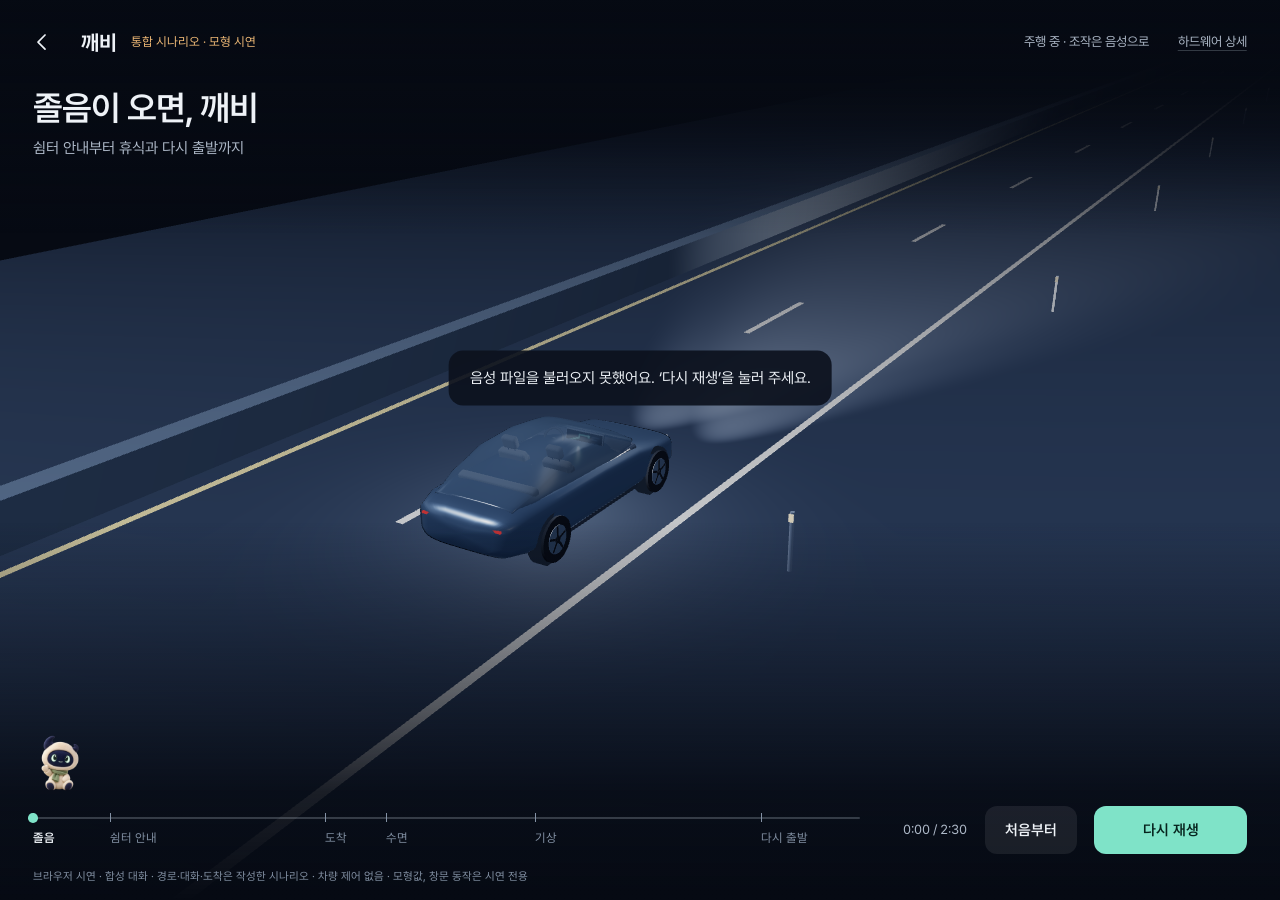
==== app/src/main/assets/web/demo/journey.html @ 584ffab5 "v0.11: three.js 통합 여정 시연과 1080p 시연 영상 Co-Authored-By: Claude <noreply@anthropic.com>" ====
<!doctype html>
<html lang="ko">
<head>
  <meta charset="utf-8">
  <meta name="viewport" content="width=device-width,initial-scale=1">
  <meta name="color-scheme" content="dark">
  <meta http-equiv="Content-Security-Policy" content="default-src 'self'; script-src 'self'; style-src 'self' 'unsafe-inline'; img-src 'self' data: blob:; connect-src 'none'; font-src 'self'; media-src 'self'">
  <title>깨비 · 졸음부터 다시 출발까지</title>
  <link rel="stylesheet" href="journey.css">
  <script defer src="../vendor/three.min.js"></script>
  <script defer src="tour.js"></script>
  <script defer src="story-data.js"></script>
  <script defer src="journey-scene.js"></script>
  <script defer src="journey.js"></script>
</head>
<body data-runtime="journey">
<canvas id="stage" aria-label="밤길을 달리던 차가 쉼터에 멈추고 실내가 수면 환경으로 바뀌는 모형 장면"></canvas>
<div class="shade" aria-hidden="true"></div>

<header class="top">
  <a id="exit" class="exit" href="kkaebi://exit-demo" aria-label="깨비 앱으로 돌아가기"><svg viewBox="0 0 24 24" aria-hidden="true"><path d="m14 5-7 7 7 7"></path></svg></a>
  <strong class="brand">깨비</strong>
  <span class="disclosure">통합 시나리오 · 모형 시연</span>
  <span id="status" class="status" role="status"></span>
  <a class="details" href="index.html">하드웨어 상세</a>
</header>

<div class="heading">
  <h1 id="title">졸음이 오면, 깨비</h1>
  <p id="detail">쉼터 안내부터 휴식과 다시 출발까지</p>
</div>

<div id="rest" class="rest" hidden>
  <strong id="rest-clock">20:00</strong>
  <span>20분 휴식 · 시간을 줄여 보여 줍니다</span>
</div>

<div id="labels" class="labels" aria-hidden="true">
  <svg id="leaders" class="leaders"></svg>
</div>
<ol id="hardware" class="sr-only" aria-label="각 하드웨어의 모의 진행 상태"></ol>

<footer class="dock">
  <div id="caption" class="caption">
    <img id="companion" src="../../character/kkaebi-attentive.webp" width="56" height="56" alt="">
    <strong id="caption-speaker">깨비</strong>
    <p id="caption-text">졸리면, 쉬어 갈 수 있도록.</p>
    <span class="voice" aria-hidden="true"><i></i><i></i><i></i><i></i></span>
  </div>
  <div class="transport">
    <div id="timeline" class="timeline" role="slider" tabindex="0" aria-label="재생 위치" aria-valuemin="0" aria-valuemax="150" aria-valuenow="0">
      <span class="track"><span id="fill" class="fill"></span></span>
      <ol id="chapters" class="chapters"></ol>
    </div>
    <span id="time" class="time">0:00 / 2:30</span>
    <button id="restart" class="ghost">처음부터</button>
    <button id="play" class="primary">통합 여정 시작</button>
  </div>
  <p class="notes"><span id="host">브라우저 시연</span> · 경로·대화·도착은 작성한 시나리오 · 차량 제어 없음 · 모형값, 창문 동작은 시연 전용</p>
</footer>
<div id="notice" class="notice" role="status" hidden></div>
<audio id="audio" preload="auto"></audio>
<div id="live" class="sr-only" aria-live="polite"></div>
</body>
</html>
---- app/src/main/assets/web/demo/journey.css ----
@font-face{font-family:Pretendard;font-weight:400;font-display:swap;src:url(../fonts/pretendard_regular.otf)}
@font-face{font-family:Pretendard;font-weight:500;font-display:swap;src:url(../fonts/pretendard_medium.otf)}
@font-face{font-family:Pretendard;font-weight:600;font-display:swap;src:url(../fonts/pretendard_semibold.otf)}
@font-face{font-family:Pretendard;font-weight:700;font-display:swap;src:url(../fonts/pretendard_bold.otf)}

:root{
  --night:#060a13;--ink:#eef2f7;--soft:#aeb9c8;--quiet:#8492a5;--hair:rgba(214,226,240,.22);
  --mint:#7fe3c8;--mint-ink:#06231d;--amber:#f3bc78;
  --font-scale:1;--ease:cubic-bezier(.16,1,.3,1);
  --pad:clamp(20px,2.6vw,48px);
}
*{box-sizing:border-box;margin:0;padding:0}
html{font-size:calc(clamp(12px,.62vw + 8.1px,22px)*var(--font-scale));-webkit-text-size-adjust:100%}
body{height:100dvh;overflow:hidden;background:var(--night);color:var(--ink);font-family:Pretendard,"Apple SD Gothic Neo",sans-serif;font-weight:400;line-height:1.5;word-break:keep-all;-webkit-font-smoothing:antialiased;font-variant-numeric:tabular-nums}
::selection{background:var(--mint);color:var(--mint-ink)}
.sr-only{position:absolute;width:1px;height:1px;overflow:hidden;clip-path:inset(50%);white-space:nowrap}
a{color:inherit}
:focus-visible{outline:2px solid var(--mint);outline-offset:3px;border-radius:6px}

#stage{position:fixed;inset:0;width:100%;height:100%;display:block}
/* 글자가 놓이는 위아래만 어둡게 눌러 장면 위에서도 읽히게 한다. */
.shade{position:fixed;inset:0;pointer-events:none;background:linear-gradient(180deg,rgba(6,10,19,.78) 0,rgba(6,10,19,0) 26%,rgba(6,10,19,0) 58%,rgba(6,10,19,.9) 88%,var(--night) 100%)}

.top{position:fixed;inset:0 0 auto 0;display:flex;align-items:center;gap:.9rem;padding:calc(var(--pad)*.55) var(--pad) 0;min-height:3.4rem}
.exit{display:grid;place-items:center;width:3rem;height:3rem;margin-left:-.9rem;border-radius:.75rem;transition:background .2s}
.exit:hover{background:rgba(255,255,255,.08)}
.exit svg{width:1.5rem;height:1.5rem;fill:none;stroke:currentColor;stroke-width:1.7;stroke-linecap:round;stroke-linejoin:round}
.brand{font-size:1.3rem;font-weight:700;letter-spacing:-.02em}
.disclosure{font-size:.78rem;color:var(--amber)}
.status{margin-left:auto;font-size:.82rem;color:var(--soft)}
.details{display:flex;align-items:center;min-height:3rem;padding-left:.9rem;font-size:.82rem;color:var(--soft);text-underline-offset:.3em;text-decoration-color:var(--hair)}
.details:hover{color:var(--ink)}

.heading{position:fixed;left:var(--pad);top:calc(var(--pad)*.55 + 4.3rem);max-width:min(32rem,46vw)}
.heading h1{font-size:2.15rem;font-weight:600;line-height:1.22;letter-spacing:-.03em;text-wrap:balance}
.heading p{margin-top:.5rem;font-size:.95rem;color:var(--soft);max-width:26rem;text-wrap:pretty}
.heading.swap h1,.heading.swap p{animation:rise .7s var(--ease) both}
.heading.swap p{animation-delay:.08s}
@keyframes rise{from{opacity:0;transform:translateY(.5rem);filter:blur(6px)}to{opacity:1;transform:none;filter:none}}

.rest{position:fixed;left:50%;top:17%;transform:translateX(-50%);text-align:center;display:flex;flex-direction:column;align-items:center}
.rest[hidden]{display:none}
.rest strong{font-size:5.2rem;font-weight:400;letter-spacing:-.03em;line-height:1;color:var(--amber)}
.rest span{margin-top:.7rem;font-size:.82rem;color:var(--soft)}
body[data-phase=rest] .heading{opacity:.55;transition:opacity 1.2s}

.labels{position:fixed;inset:0;pointer-events:none}
.leaders{position:absolute;inset:0;width:100%;height:100%;overflow:visible}
.leaders line{stroke:rgba(214,226,240,.4);stroke-width:1}
.leaders line[data-active=true]{stroke:var(--mint);stroke-opacity:.75}
.leaders circle{fill:var(--ink)}
.leaders circle[data-active=true]{fill:var(--mint)}
.label{position:absolute;left:0;top:0;min-width:9.5rem;opacity:0;transition:opacity .5s var(--ease);will-change:transform}
.label[data-on=true]{opacity:1}
.label[data-side=right]{text-align:right}
.label b{display:block;font-size:.78rem;font-weight:500;color:var(--soft)}
.label strong{display:block;white-space:nowrap;font-size:1.45rem;font-weight:600;letter-spacing:-.02em;line-height:1.2}
.label em{display:block;font-style:normal;font-size:.76rem;color:var(--quiet)}
.label[data-state=adjusting] em,.label[data-state=confirming] em{color:var(--mint)}
.label[data-state=complete] strong{color:var(--ink)}
.label[data-state=waiting] strong{color:var(--soft)}
.label.marker{left:auto;right:var(--pad);top:27%;min-width:0;text-align:right;white-space:nowrap}
.label.marker strong{font-size:2rem;color:var(--mint)}
.label.marker em{color:var(--soft)}

.dock{position:fixed;inset:auto 0 0 0;padding:0 var(--pad) calc(var(--pad)*.45);display:flex;flex-direction:column;gap:.9rem}
.caption{display:grid;grid-template-columns:auto auto 1fr auto;align-items:center;column-gap:.9rem;min-height:3.5rem}
.caption img{width:3.5rem;height:3.5rem;object-fit:contain;transition:opacity .3s}
.caption[data-speaker=driver] img{opacity:.28}
.caption[data-quiet=true] strong{visibility:hidden}
.caption strong{font-size:.82rem;font-weight:500;color:var(--mint);min-width:2.6rem}
.caption[data-speaker=driver] strong{color:var(--soft)}
.caption p{font-size:1.5rem;font-weight:500;line-height:1.35;letter-spacing:-.02em;text-wrap:balance;max-width:44rem}
.voice{display:flex;gap:.22rem;align-items:center;height:1.4rem;opacity:0;transition:opacity .25s}
.voice i{width:.2rem;height:.4rem;border-radius:.1rem;background:var(--mint)}
body[data-speaking=true] .voice{opacity:1}
body[data-speaking=true][data-motion=true] .voice i{animation:talk .9s ease-in-out infinite}
.voice i:nth-child(2){animation-delay:.12s}.voice i:nth-child(3){animation-delay:.3s}.voice i:nth-child(4){animation-delay:.2s}
@keyframes talk{0%,100%{height:.35rem}50%{height:1.3rem}}

.transport{display:grid;grid-template-columns:1fr auto auto auto;align-items:center;column-gap:1.1rem}
.timeline{position:relative;height:3rem;cursor:pointer;touch-action:none}
.track{position:absolute;left:0;right:0;top:.7rem;height:2px;background:var(--hair);border-radius:1px}
.fill{position:absolute;left:0;top:0;bottom:0;width:0;background:var(--mint);border-radius:1px}
.fill::after{content:"";position:absolute;right:-.3rem;top:50%;width:.6rem;height:.6rem;margin-top:-.3rem;border-radius:50%;background:var(--mint)}
.chapters{list-style:none;position:absolute;inset:0}
.chapters li{position:absolute;top:.45rem;padding-top:1rem;font-size:.76rem;color:var(--quiet);white-space:nowrap;transition:color .3s}
.chapters li::before{content:"";position:absolute;left:0;top:0;width:1px;height:.55rem;background:var(--quiet)}
.chapters li[data-done=true]{color:var(--soft)}
.chapters li[data-current=true]{color:var(--ink);font-weight:600}
.chapters li[data-current=true]::before{background:var(--mint)}
.time{font-size:.82rem;color:var(--soft);min-width:5.6rem;text-align:right}
button{font:inherit;font-size:.92rem;font-weight:600;min-height:3rem;padding:0 1.25rem;border-radius:.75rem;border:0;cursor:pointer;transition:background .2s,color .2s,transform .2s var(--ease)}
button:active{transform:scale(.97)}
button:disabled{opacity:.4;cursor:default}
.primary{background:var(--mint);color:var(--mint-ink);min-width:9.5rem}
.primary:hover:not(:disabled){background:#a2efd9}
.ghost{background:rgba(255,255,255,.08);color:var(--ink)}
.ghost:hover:not(:disabled){background:rgba(255,255,255,.14)}
.notes{font-size:.7rem;color:var(--quiet)}

.notice{position:fixed;left:50%;top:42%;transform:translate(-50%,-50%);max-width:30rem;padding:1rem 1.3rem;border-radius:.9rem;background:rgba(12,18,30,.92);font-size:.95rem;text-align:center}
.notice[hidden]{display:none}

body[data-large=true] .heading p,body[data-large=true] .notes{display:none}
@media (max-height:560px){.heading p{display:none}.rest{top:14%}.rest strong{font-size:4rem}}
/* 차량 화면의 앱 영역(약 640×390)에 맞춘 단계 */
@media (max-height:440px){
  .top{min-height:3rem;padding-top:.5rem}.heading{top:3.7rem}.heading h1{font-size:1.9rem}
  .label strong{font-size:1.25rem}.label.marker{top:24%}.label.marker strong{font-size:1.7rem}
  .dock{gap:.55rem;padding-bottom:.55rem}.caption{min-height:3rem}.caption img{width:3rem;height:3rem}.caption p{font-size:1.3rem}
  .timeline{height:2.6rem}.notes{font-size:.72rem;white-space:nowrap;overflow:hidden;text-overflow:ellipsis}
  .rest{top:19%}.rest strong{font-size:3.4rem}.rest span{margin-top:.3rem}
  body[data-phase=rest] .heading{opacity:0}
}
@media (max-width:520px){
  .status,.details{display:none}
  .heading h1{font-size:1.6rem}
  .caption{grid-template-columns:auto 1fr}.caption strong,.voice{display:none}.caption p{font-size:1.15rem}
  .transport{grid-template-columns:1fr auto}.timeline{grid-column:1/-1}.time{display:none}
  .label{display:none}.leaders{display:none}
}
@media (prefers-reduced-motion:reduce){.heading.swap h1,.heading.swap p{animation:none}.voice i{animation:none!important}}

body[data-film=true] button,body[data-film=true] .details,body[data-film=true] .exit{display:none}
body[data-film=true] .brand{margin-left:0}
body[data-film=true] .transport{grid-template-columns:1fr auto}
body[data-film=true] .label,body[data-film=true] .heading,body[data-film=true] .voice{transition:none}
body[data-film=true] .voice i{animation:none!important}
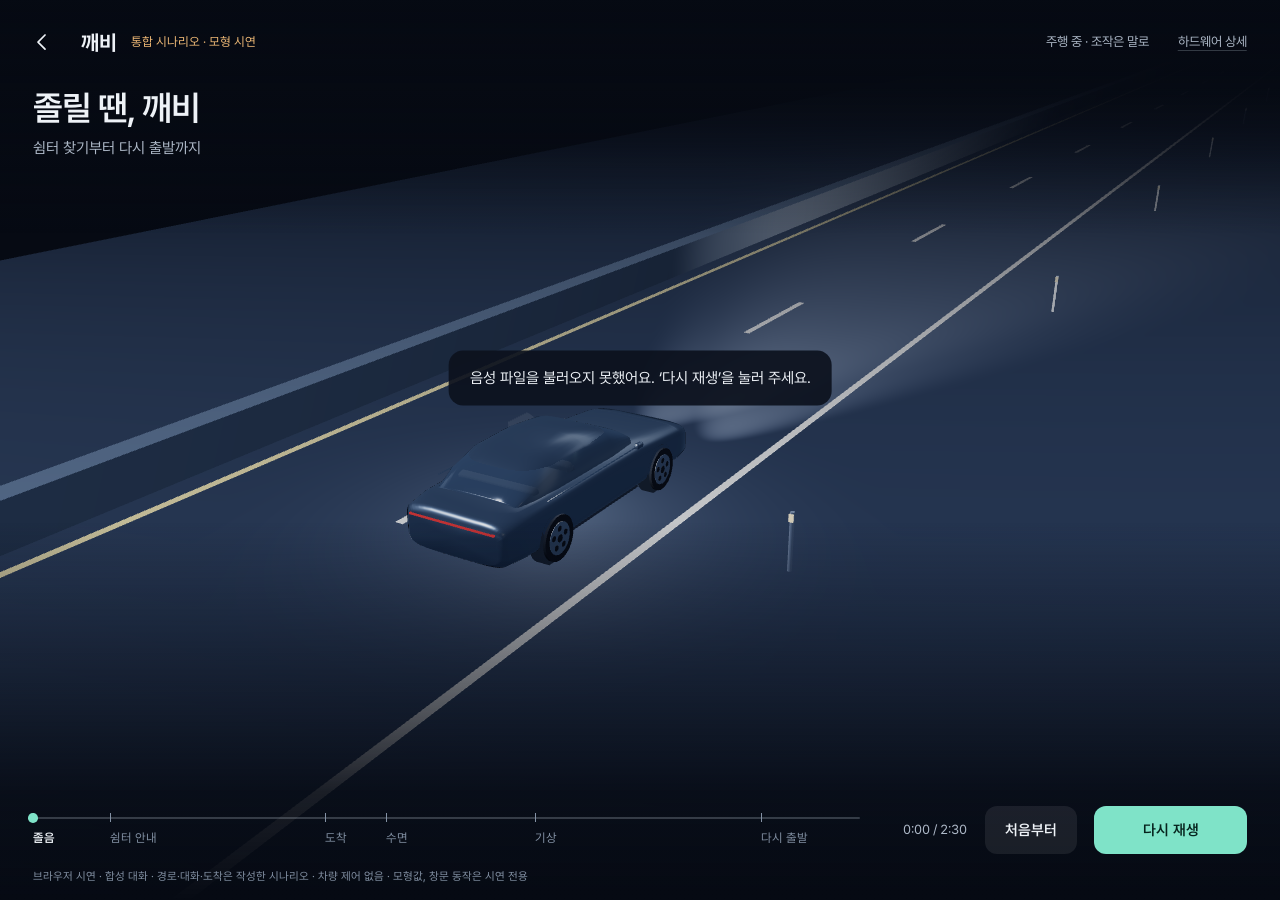
==== commit e3e569b5: "v0.11.1: 대형 세단 모형, 새 대사, 주행 중 창문 동작 Co-Authored-By: Claude <noreply@anthropic.com>" ====
--- a/app/src/main/assets/web/demo/journey.html
+++ b/app/src/main/assets/web/demo/journey.html
@@ -9,7 +9,7 @@
   <link rel="stylesheet" href="journey.css">
   <script defer src="../vendor/three.min.js"></script>
   <script defer src="tour.js"></script>
-  <script defer src="story-data.js"></script>
+  <script defer src="journey-data.js"></script>
   <script defer src="journey-scene.js"></script>
   <script defer src="journey.js"></script>
 </head>
@@ -26,8 +26,8 @@
 </header>
 
 <div class="heading">
-  <h1 id="title">졸음이 오면, 깨비</h1>
-  <p id="detail">쉼터 안내부터 휴식과 다시 출발까지</p>
+  <h1 id="title">졸릴 땐, 깨비</h1>
+  <p id="detail">쉼터 찾기부터 다시 출발까지</p>
 </div>
 
 <div id="rest" class="rest" hidden>
@@ -44,7 +44,7 @@
   <div id="caption" class="caption">
     <img id="companion" src="../../character/kkaebi-attentive.webp" width="56" height="56" alt="">
     <strong id="caption-speaker">깨비</strong>
-    <p id="caption-text">졸리면, 쉬어 갈 수 있도록.</p>
+    <p id="caption-text"></p>
     <span class="voice" aria-hidden="true"><i></i><i></i><i></i><i></i></span>
   </div>
   <div class="transport">
--- a/app/src/main/assets/web/demo/journey.css
+++ b/app/src/main/assets/web/demo/journey.css
@@ -67,7 +67,7 @@
 .caption{display:grid;grid-template-columns:auto auto 1fr auto;align-items:center;column-gap:.9rem;min-height:3.5rem}
 .caption img{width:3.5rem;height:3.5rem;object-fit:contain;transition:opacity .3s}
 .caption[data-speaker=driver] img{opacity:.28}
-.caption[data-quiet=true] strong{visibility:hidden}
+.caption[data-quiet=true] strong,.caption[data-quiet=true] img{visibility:hidden}
 .caption strong{font-size:.82rem;font-weight:500;color:var(--mint);min-width:2.6rem}
 .caption[data-speaker=driver] strong{color:var(--soft)}
 .caption p{font-size:1.5rem;font-weight:500;line-height:1.35;letter-spacing:-.02em;text-wrap:balance;max-width:44rem}
